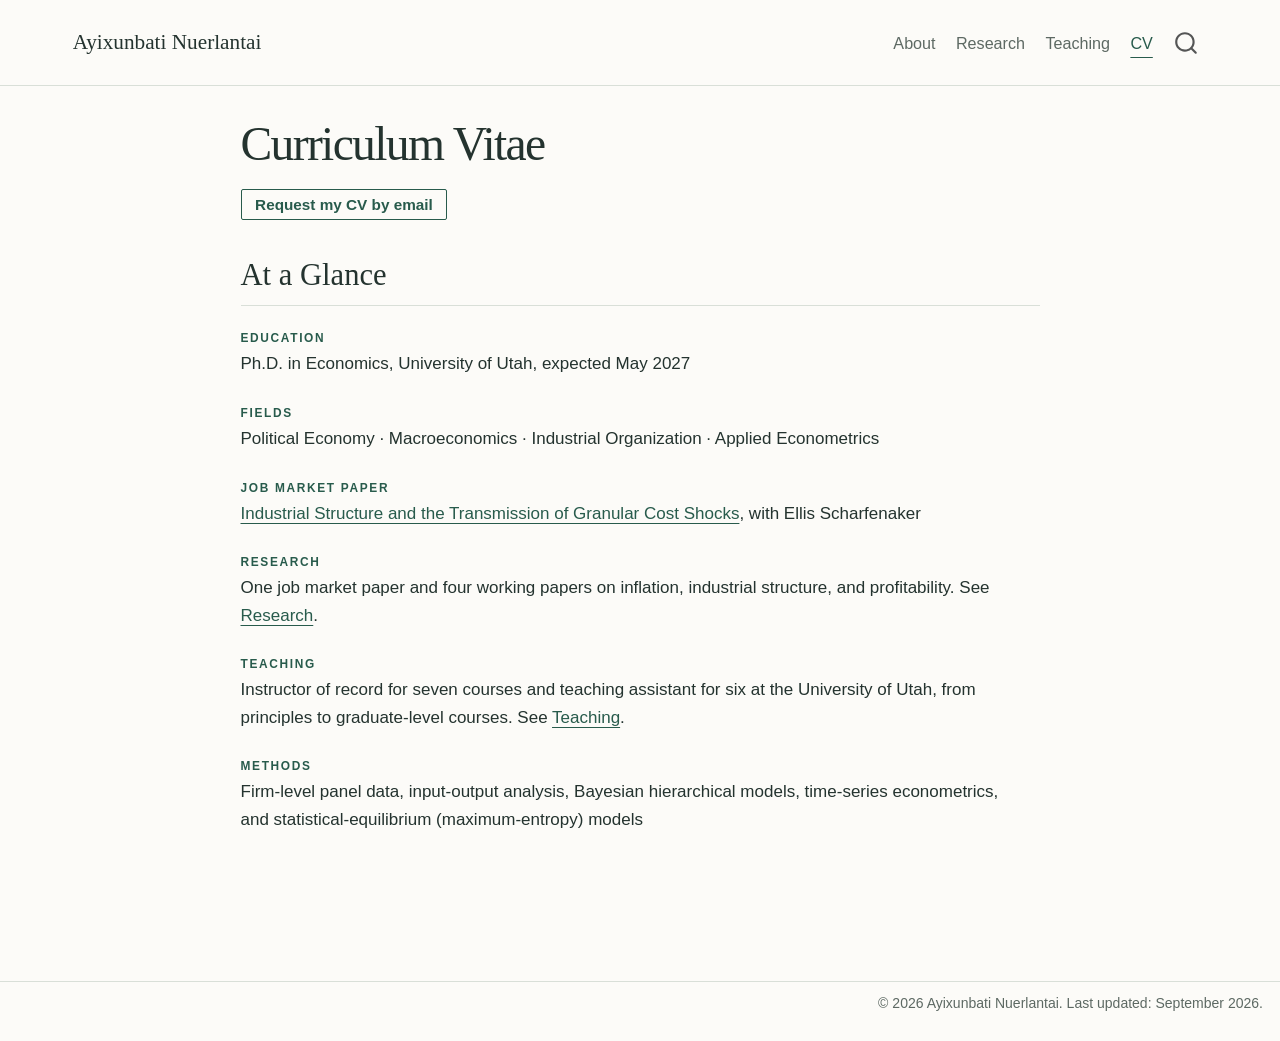
==== docs/cv.html @ e55ed5c2 "Publish academic website" ====
<!DOCTYPE html>
<html xmlns="http://www.w3.org/1999/xhtml" lang="en" xml:lang="en"><head>

<meta charset="utf-8">
<meta name="generator" content="quarto-1.10.18">

<meta name="viewport" content="width=device-width, initial-scale=1.0, user-scalable=yes">


<title>Curriculum Vitae – Ayixunbati Nuerlantai</title>
<style>
/* Default styles provided by pandoc.
** See https://pandoc.org/MANUAL.html#variables-for-html for config info.
*/
span.smallcaps{font-variant: small-caps;}
div.columns{display: flex; gap: 1.5em;}
div.column{flex: auto;}
@media screen {
div.columns{gap: min(4vw, 1.5em);}
div.column{overflow-x: auto;}
}
div.hanging-indent{margin-left: 1.5em; text-indent: -1.5em;}
ul.task-list{list-style: none;}
ul.task-list li input[type="checkbox"] {
  width: 0.8em;
  margin: 0 0.8em 0.2em -1em; /* quarto-specific, see https://github.com/quarto-dev/quarto-cli/issues/4556 */ 
  vertical-align: middle;
}
</style>


<script src="site_libs/quarto-nav/quarto-nav.js"></script>
<script src="site_libs/quarto-nav/headroom.min.js"></script>
<script src="site_libs/clipboard/clipboard.min.js"></script>
<script src="site_libs/quarto-search/autocomplete.umd.js"></script>
<script src="site_libs/quarto-search/fuse.min.js"></script>
<script src="site_libs/quarto-search/quarto-search.js"></script>
<meta name="quarto:offset" content="./">
<script src="site_libs/quarto-html/quarto.js" type="module"></script>
<script src="site_libs/quarto-html/tabsets/tabsets.js" type="module"></script>
<script src="site_libs/quarto-html/popper.min.js"></script>
<script src="site_libs/quarto-html/tippy.umd.min.js"></script>
<script src="site_libs/quarto-html/anchor.min.js"></script>
<link href="site_libs/quarto-html/tippy.css" rel="stylesheet">
<link href="site_libs/quarto-html/quarto-syntax-highlighting-64a204ab8560d761af7679ceaba22944.css" rel="stylesheet" id="quarto-text-highlighting-styles">
<script src="site_libs/bootstrap/bootstrap.min.js"></script>
<link href="site_libs/bootstrap/bootstrap-icons.css" rel="stylesheet">
<link href="site_libs/bootstrap/bootstrap-bf55c61db8fc2e05fc0836da2161ec84.min.css" rel="stylesheet" append-hash="true" id="quarto-bootstrap" data-mode="light">
<script id="quarto-search-options" type="application/json">{
  "location": "navbar",
  "copy-button": false,
  "collapse-after": 3,
  "panel-placement": "end",
  "type": "overlay",
  "limit": 50,
  "keyboard-shortcut": [
    "f",
    "/",
    "s"
  ],
  "show-item-context": false,
  "language": {
    "search-no-results-text": "No results",
    "search-matching-documents-text": "matching documents",
    "search-copy-link-title": "Copy link to search",
    "search-hide-matches-text": "Hide additional matches",
    "search-more-match-text": "more match in this document",
    "search-more-matches-text": "more matches in this document",
    "search-clear-button-title": "Clear",
    "search-text-placeholder": "",
    "search-detached-cancel-button-title": "Cancel",
    "search-submit-button-title": "Submit",
    "search-label": "Search"
  }
}</script>


<link rel="stylesheet" href="styles.css">
<meta property="og:title" content="Curriculum Vitae – Ayixunbati Nuerlantai">
<meta property="og:image" content="https://eisennuerlantai.github.io/images/profile-web.jpg">
<meta property="og:site_name" content="Ayixunbati Nuerlantai">
<meta name="twitter:title" content="Curriculum Vitae – Ayixunbati Nuerlantai">
<meta name="twitter:image" content="https://eisennuerlantai.github.io/images/profile-web.jpg">
<meta name="twitter:card" content="summary_large_image">
</head>

<body class="nav-fixed cv-page fullcontent quarto-light">

<div id="quarto-search-results"></div>
  <header id="quarto-header" class="headroom fixed-top">
    <nav class="navbar navbar-expand-lg " data-bs-theme="dark">
      <div class="navbar-container container-fluid">
      <div class="navbar-brand-container mx-auto">
    <a class="navbar-brand" href="./index.html">
    <span class="navbar-title">Ayixunbati Nuerlantai</span>
    </a>
  </div>
            <div id="quarto-search" class="" title="Search"></div>
          <button class="navbar-toggler" type="button" data-bs-toggle="collapse" data-bs-target="#navbarCollapse" aria-controls="navbarCollapse" role="menu" aria-expanded="false" aria-label="Toggle navigation" onclick="if (window.quartoToggleHeadroom) { window.quartoToggleHeadroom(); }">
  <span class="navbar-toggler-icon"></span>
</button>
          <div class="collapse navbar-collapse" id="navbarCollapse">
            <ul class="navbar-nav navbar-nav-scroll ms-auto">
  <li class="nav-item">
    <a class="nav-link" href="./index.html"> 
<span class="menu-text">About</span></a>
  </li>  
  <li class="nav-item">
    <a class="nav-link" href="./research.html"> 
<span class="menu-text">Research</span></a>
  </li>  
  <li class="nav-item">
    <a class="nav-link" href="./teaching.html"> 
<span class="menu-text">Teaching</span></a>
  </li>  
  <li class="nav-item">
    <a class="nav-link active" href="./cv.html" aria-current="page"> 
<span class="menu-text">CV</span></a>
  </li>  
</ul>
          </div> <!-- /navcollapse -->
            <div class="quarto-navbar-tools">
</div>
      </div> <!-- /container-fluid -->
    </nav>
</header>
<!-- content -->
<div id="quarto-content" class="quarto-container page-columns page-rows-contents page-layout-article page-navbar">
<!-- sidebar -->
<!-- margin-sidebar -->
    
<!-- main -->
<main class="content" id="quarto-document-content">

<header id="title-block-header" class="quarto-title-block default">
<div class="quarto-title">
<h1 class="title">Curriculum Vitae</h1>
</div>



<div class="quarto-title-meta">

    
  
    
  </div>
  


</header>


<div class="paper-links">
<p><a href="mailto:ayixunbati.nuerlantai@utah.edu?subject=CV%20request">Request my CV by email</a></p>
</div>
<section id="at-a-glance" class="level2">
<h2 class="anchored" data-anchor-id="at-a-glance">At a Glance</h2>
<div class="cv-summary">
<p><span class="contact-label">Education</span><br>
Ph.D.&nbsp;in Economics, University of Utah, expected May 2027</p>
<p><span class="contact-label">Fields</span><br>
Political Economy · Macroeconomics · Industrial Organization · Applied Econometrics</p>
<p><span class="contact-label">Job market paper</span><br>
<a href="./research.html#job-market-paper">Industrial Structure and the Transmission of Granular Cost Shocks</a>, with Ellis Scharfenaker</p>
<p><span class="contact-label">Research</span><br>
One job market paper and four working papers on inflation, industrial structure, and profitability. See <a href="./research.html">Research</a>.</p>
<p><span class="contact-label">Teaching</span><br>
Instructor of record for seven courses and teaching assistant for six at the University of Utah, from principles to graduate-level courses. See <a href="./teaching.html">Teaching</a>.</p>
<p><span class="contact-label">Methods</span><br>
Firm-level panel data, input-output analysis, Bayesian hierarchical models, time-series econometrics, and statistical-equilibrium (maximum-entropy) models</p>
</div>


</section>

</main> <!-- /main -->
<script id="quarto-html-after-body" type="application/javascript">
  window.document.addEventListener("DOMContentLoaded", function (event) {
    const icon = "";
    const anchorJS = new window.AnchorJS();
    anchorJS.options = {
      placement: 'right',
      icon: icon
    };
    anchorJS.add('.anchored');
    const isCodeAnnotation = (el) => {
      for (const clz of el.classList) {
        if (clz.startsWith('code-annotation-')) {                     
          return true;
        }
      }
      return false;
    }
    const onCopySuccess = function(e) {
      // button target
      const button = e.trigger;
      // don't keep focus
      button.blur();
      // flash "checked"
      button.classList.add('code-copy-button-checked');
      var currentTitle = button.getAttribute("title");
      button.setAttribute("title", "Copied!");
      let tooltip;
      if (window.bootstrap) {
        button.setAttribute("data-bs-toggle", "tooltip");
        button.setAttribute("data-bs-placement", "left");
        button.setAttribute("data-bs-title", "Copied!");
        tooltip = new bootstrap.Tooltip(button, 
          { trigger: "manual", 
            customClass: "code-copy-button-tooltip",
            offset: [0, -8]});
        tooltip.show();    
      }
      setTimeout(function() {
        if (tooltip) {
          tooltip.hide();
          button.removeAttribute("data-bs-title");
          button.removeAttribute("data-bs-toggle");
          button.removeAttribute("data-bs-placement");
        }
        button.setAttribute("title", currentTitle);
        button.classList.remove('code-copy-button-checked');
      }, 1000);
      // clear code selection
      e.clearSelection();
    }
    const getTextToCopy = function(trigger) {
      const outerScaffold = trigger.parentElement.cloneNode(true);
      const codeEl = outerScaffold.querySelector('code');
      for (const childEl of codeEl.children) {
        if (isCodeAnnotation(childEl)) {
          childEl.remove();
        }
      }
      return codeEl.innerText;
    }
    const clipboard = new window.ClipboardJS('.code-copy-button:not([data-in-quarto-modal])', {
      text: getTextToCopy
    });
    clipboard.on('success', onCopySuccess);
    if (window.document.getElementById('quarto-embedded-source-code-modal')) {
      const clipboardModal = new window.ClipboardJS('.code-copy-button[data-in-quarto-modal]', {
        text: getTextToCopy,
        container: window.document.getElementById('quarto-embedded-source-code-modal')
      });
      clipboardModal.on('success', onCopySuccess);
    }
      var localhostRegex = new RegExp(/^(?:http|https):\/\/localhost\:?[0-9]*\//);
      var mailtoRegex = new RegExp(/^mailto:/);
        var filterRegex = new RegExp("https:\/\/eisennuerlantai\.github\.io");
      var isInternal = (href) => {
          return filterRegex.test(href) || localhostRegex.test(href) || mailtoRegex.test(href);
      }
      // Inspect non-navigation links and adorn them if external
     var links = window.document.querySelectorAll('a[href]:not(.nav-link):not(.navbar-brand):not(.toc-action):not(.sidebar-link):not(.sidebar-item-toggle):not(.pagination-link):not(.no-external):not([aria-hidden]):not(.dropdown-item):not(.quarto-navigation-tool):not(.about-link)');
      for (var i=0; i<links.length; i++) {
        const link = links[i];
        if (!isInternal(link.href)) {
          // undo the damage that might have been done by quarto-nav.js in the case of
          // links that we want to consider external
          if (link.dataset.originalHref !== undefined) {
            link.href = link.dataset.originalHref;
          }
        }
      }
    function tippyHover(el, contentFn, onTriggerFn, onUntriggerFn) {
      const config = {
        allowHTML: true,
        maxWidth: 500,
        delay: 100,
        arrow: false,
        appendTo: function(el) {
            return el.parentElement;
        },
        interactive: true,
        interactiveBorder: 10,
        theme: 'quarto',
        placement: 'bottom-start',
      };
      if (contentFn) {
        config.content = contentFn;
      }
      if (onTriggerFn) {
        config.onTrigger = onTriggerFn;
      }
      if (onUntriggerFn) {
        config.onUntrigger = onUntriggerFn;
      }
      window.tippy(el, config); 
    }
    const noterefs = window.document.querySelectorAll('a[role="doc-noteref"]');
    for (var i=0; i<noterefs.length; i++) {
      const ref = noterefs[i];
      tippyHover(ref, function() {
        // use id or data attribute instead here
        let href = ref.getAttribute('data-footnote-href') || ref.getAttribute('href');
        try { href = new URL(href).hash; } catch {}
        const id = href.replace(/^#\/?/, "");
        const note = window.document.getElementById(id);
        if (note) {
          return note.innerHTML;
        } else {
          return "";
        }
      });
    }
    const xrefs = window.document.querySelectorAll('a.quarto-xref');
    const processXRef = (id, note) => {
      // Strip column container classes
      const stripColumnClz = (el) => {
        el.classList.remove("page-full", "page-columns");
        if (el.children) {
          for (const child of el.children) {
            stripColumnClz(child);
          }
        }
      }
      stripColumnClz(note)
      if (id === null || id.startsWith('sec-')) {
        // Special case sections, only their first couple elements
        const container = document.createElement("div");
        if (note.children && note.children.length > 2) {
          container.appendChild(note.children[0].cloneNode(true));
          for (let i = 1; i < note.children.length; i++) {
            const child = note.children[i];
            if (child.tagName === "P" && child.innerText === "") {
              continue;
            } else {
              container.appendChild(child.cloneNode(true));
              break;
            }
          }
          if (window.Quarto?.typesetMath) {
            window.Quarto.typesetMath(container);
          }
          return container.innerHTML
        } else {
          if (window.Quarto?.typesetMath) {
            window.Quarto.typesetMath(note);
          }
          return note.innerHTML;
        }
      } else {
        // Remove any anchor links if they are present
        const anchorLink = note.querySelector('a.anchorjs-link');
        if (anchorLink) {
          anchorLink.remove();
        }
        if (window.Quarto?.typesetMath) {
          window.Quarto.typesetMath(note);
        }
        if (note.classList.contains("callout")) {
          return note.outerHTML;
        } else {
          return note.innerHTML;
        }
      }
    }
    for (var i=0; i<xrefs.length; i++) {
      const xref = xrefs[i];
      tippyHover(xref, undefined, function(instance) {
        instance.disable();
        let url = xref.getAttribute('href');
        let hash = undefined; 
        if (url.startsWith('#')) {
          hash = url;
        } else {
          try { hash = new URL(url).hash; } catch {}
        }
        if (hash) {
          const id = hash.replace(/^#\/?/, "");
          const note = window.document.getElementById(id);
          if (note !== null) {
            try {
              const html = processXRef(id, note.cloneNode(true));
              instance.setContent(html);
            } finally {
              instance.enable();
              instance.show();
            }
          } else {
            // See if we can fetch this
            fetch(url.split('#')[0])
            .then(res => res.text())
            .then(html => {
              const parser = new DOMParser();
              const htmlDoc = parser.parseFromString(html, "text/html");
              const note = htmlDoc.getElementById(id);
              if (note !== null) {
                const html = processXRef(id, note);
                instance.setContent(html);
              } 
            }).finally(() => {
              instance.enable();
              instance.show();
            });
          }
        } else {
          // See if we can fetch a full url (with no hash to target)
          // This is a special case and we should probably do some content thinning / targeting
          fetch(url)
          .then(res => res.text())
          .then(html => {
            const parser = new DOMParser();
            const htmlDoc = parser.parseFromString(html, "text/html");
            const note = htmlDoc.querySelector('main.content');
            if (note !== null) {
              // This should only happen for chapter cross references
              // (since there is no id in the URL)
              // remove the first header
              if (note.children.length > 0 && note.children[0].tagName === "HEADER") {
                note.children[0].remove();
              }
              const html = processXRef(null, note);
              instance.setContent(html);
            } 
          }).finally(() => {
            instance.enable();
            instance.show();
          });
        }
      }, function(instance) {
      });
    }
        let selectedAnnoteEl;
        const selectorForAnnotation = ( cell, annotation) => {
          let cellAttr = 'data-code-cell="' + cell + '"';
          let lineAttr = 'data-code-annotation="' +  annotation + '"';
          const selector = 'span[' + cellAttr + '][' + lineAttr + ']';
          return selector;
        }
        const selectCodeLines = (annoteEl) => {
          const doc = window.document;
          const targetCell = annoteEl.getAttribute("data-target-cell");
          const targetAnnotation = annoteEl.getAttribute("data-target-annotation");
          const annoteSpan = window.document.querySelector(selectorForAnnotation(targetCell, targetAnnotation));
          const lines = annoteSpan.getAttribute("data-code-lines").split(",");
          const lineIds = lines.map((line) => {
            return targetCell + "-" + line;
          })
          let top = null;
          let height = null;
          let parent = null;
          if (lineIds.length > 0) {
              //compute the position of the single el (top and bottom and make a div)
              const el = window.document.getElementById(lineIds[0]);
              top = el.offsetTop;
              height = el.offsetHeight;
              parent = el.parentElement.parentElement;
            if (lineIds.length > 1) {
              const lastEl = window.document.getElementById(lineIds[lineIds.length - 1]);
              const bottom = lastEl.offsetTop + lastEl.offsetHeight;
              height = bottom - top;
            }
            if (top !== null && height !== null && parent !== null) {
              // cook up a div (if necessary) and position it 
              let div = window.document.getElementById("code-annotation-line-highlight");
              if (div === null) {
                div = window.document.createElement("div");
                div.setAttribute("id", "code-annotation-line-highlight");
                div.style.position = 'absolute';
                parent.appendChild(div);
              }
              div.style.top = top - 2 + "px";
              div.style.height = height + 4 + "px";
              div.style.left = 0;
              let gutterDiv = window.document.getElementById("code-annotation-line-highlight-gutter");
              if (gutterDiv === null) {
                gutterDiv = window.document.createElement("div");
                gutterDiv.setAttribute("id", "code-annotation-line-highlight-gutter");
                gutterDiv.style.position = 'absolute';
                const codeCell = window.document.getElementById(targetCell);
                const gutter = codeCell.querySelector('.code-annotation-gutter');
                gutter.appendChild(gutterDiv);
              }
              gutterDiv.style.top = top - 2 + "px";
              gutterDiv.style.height = height + 4 + "px";
            }
            selectedAnnoteEl = annoteEl;
          }
        };
        const unselectCodeLines = () => {
          const elementsIds = ["code-annotation-line-highlight", "code-annotation-line-highlight-gutter"];
          elementsIds.forEach((elId) => {
            const div = window.document.getElementById(elId);
            if (div) {
              div.remove();
            }
          });
          selectedAnnoteEl = undefined;
        };
          // Handle positioning of the toggle
      window.addEventListener(
        "resize",
        throttle(() => {
          elRect = undefined;
          if (selectedAnnoteEl) {
            selectCodeLines(selectedAnnoteEl);
          }
        }, 10)
      );
      function throttle(fn, ms) {
      let throttle = false;
      let timer;
        return (...args) => {
          if(!throttle) { // first call gets through
              fn.apply(this, args);
              throttle = true;
          } else { // all the others get throttled
              if(timer) clearTimeout(timer); // cancel #2
              timer = setTimeout(() => {
                fn.apply(this, args);
                timer = throttle = false;
              }, ms);
          }
        };
      }
        // Attach click handler to the DT
        const annoteDls = window.document.querySelectorAll('dt[data-target-cell]');
        for (const annoteDlNode of annoteDls) {
          annoteDlNode.addEventListener('click', (event) => {
            const clickedEl = event.target;
            if (clickedEl !== selectedAnnoteEl) {
              unselectCodeLines();
              const activeEl = window.document.querySelector('dt[data-target-cell].code-annotation-active');
              if (activeEl) {
                activeEl.classList.remove('code-annotation-active');
              }
              selectCodeLines(clickedEl);
              clickedEl.classList.add('code-annotation-active');
            } else {
              // Unselect the line
              unselectCodeLines();
              clickedEl.classList.remove('code-annotation-active');
            }
          });
        }
    const findCites = (el) => {
      const parentEl = el.parentElement;
      if (parentEl) {
        const cites = parentEl.dataset.cites;
        if (cites) {
          return {
            el,
            cites: cites.split(' ')
          };
        } else {
          return findCites(el.parentElement)
        }
      } else {
        return undefined;
      }
    };
    var bibliorefs = window.document.querySelectorAll('a[role="doc-biblioref"]');
    for (var i=0; i<bibliorefs.length; i++) {
      const ref = bibliorefs[i];
      const citeInfo = findCites(ref);
      if (citeInfo) {
        tippyHover(citeInfo.el, function() {
          var popup = window.document.createElement('div');
          citeInfo.cites.forEach(function(cite) {
            var citeDiv = window.document.createElement('div');
            citeDiv.classList.add('hanging-indent');
            citeDiv.classList.add('csl-entry');
            var biblioDiv = window.document.getElementById('ref-' + cite);
            if (biblioDiv) {
              citeDiv.innerHTML = biblioDiv.innerHTML;
            }
            popup.appendChild(citeDiv);
          });
          return popup.innerHTML;
        });
      }
    }
  });
  </script>
</div> <!-- /content -->
<footer class="footer">
  <div class="nav-footer">
    <div class="nav-footer-left">
      &nbsp;
    </div>   
    <div class="nav-footer-center">
      &nbsp;
    </div>
    <div class="nav-footer-right">
<p>© 2026 Ayixunbati Nuerlantai. Last updated: September 2026.</p>
</div>
  </div>
</footer>




</body></html>
---- docs/site_libs/quarto-html/tippy.css ----
.tippy-box[data-animation=fade][data-state=hidden]{opacity:0}[data-tippy-root]{max-width:calc(100vw - 10px)}.tippy-box{position:relative;background-color:#333;color:#fff;border-radius:4px;font-size:14px;line-height:1.4;white-space:normal;outline:0;transition-property:transform,visibility,opacity}.tippy-box[data-placement^=top]>.tippy-arrow{bottom:0}.tippy-box[data-placement^=top]>.tippy-arrow:before{bottom:-7px;left:0;border-width:8px 8px 0;border-top-color:initial;transform-origin:center top}.tippy-box[data-placement^=bottom]>.tippy-arrow{top:0}.tippy-box[data-placement^=bottom]>.tippy-arrow:before{top:-7px;left:0;border-width:0 8px 8px;border-bottom-color:initial;transform-origin:center bottom}.tippy-box[data-placement^=left]>.tippy-arrow{right:0}.tippy-box[data-placement^=left]>.tippy-arrow:before{border-width:8px 0 8px 8px;border-left-color:initial;right:-7px;transform-origin:center left}.tippy-box[data-placement^=right]>.tippy-arrow{left:0}.tippy-box[data-placement^=right]>.tippy-arrow:before{left:-7px;border-width:8px 8px 8px 0;border-right-color:initial;transform-origin:center right}.tippy-box[data-inertia][data-state=visible]{transition-timing-function:cubic-bezier(.54,1.5,.38,1.11)}.tippy-arrow{width:16px;height:16px;color:#333}.tippy-arrow:before{content:"";position:absolute;border-color:transparent;border-style:solid}.tippy-content{position:relative;padding:5px 9px;z-index:1}
---- docs/site_libs/quarto-html/quarto-syntax-highlighting-64a204ab8560d761af7679ceaba22944.css ----
/* quarto syntax highlight colors */
:root {
  --quarto-hl-ot-color: #003B4F;
  --quarto-hl-at-color: #657422;
  --quarto-hl-ss-color: #20794D;
  --quarto-hl-an-color: #5E5E5E;
  --quarto-hl-fu-color: #4758AB;
  --quarto-hl-st-color: #20794D;
  --quarto-hl-cf-color: #003B4F;
  --quarto-hl-op-color: #5E5E5E;
  --quarto-hl-er-color: #AD0000;
  --quarto-hl-bn-color: #AD0000;
  --quarto-hl-al-color: #AD0000;
  --quarto-hl-va-color: #111111;
  --quarto-hl-bu-color: inherit;
  --quarto-hl-ex-color: inherit;
  --quarto-hl-pp-color: #AD0000;
  --quarto-hl-in-color: #5E5E5E;
  --quarto-hl-vs-color: #20794D;
  --quarto-hl-wa-color: #5E5E5E;
  --quarto-hl-do-color: #5E5E5E;
  --quarto-hl-im-color: #00769E;
  --quarto-hl-ch-color: #20794D;
  --quarto-hl-dt-color: #AD0000;
  --quarto-hl-fl-color: #AD0000;
  --quarto-hl-co-color: #5E5E5E;
  --quarto-hl-cv-color: #5E5E5E;
  --quarto-hl-cn-color: #8f5902;
  --quarto-hl-sc-color: #5E5E5E;
  --quarto-hl-dv-color: #AD0000;
  --quarto-hl-kw-color: #003B4F;
}

/* other quarto variables */
:root {
  --quarto-font-monospace: SFMono-Regular, Menlo, Monaco, Consolas, "Liberation Mono", "Courier New", monospace;
}

/* syntax highlight based on Pandoc's rules */
pre > code.sourceCode > span {
  color: #003B4F;
}

code.sourceCode > span {
  color: #003B4F;
}

div.sourceCode,
div.sourceCode pre.sourceCode {
  color: #003B4F;
}

/* Normal */
code span {
  color: #003B4F;
}

/* Alert */
code span.al {
  color: #AD0000;
  font-style: inherit;
}

/* Annotation */
code span.an {
  color: #5E5E5E;
  font-style: inherit;
}

/* Attribute */
code span.at {
  color: #657422;
  font-style: inherit;
}

/* BaseN */
code span.bn {
  color: #AD0000;
  font-style: inherit;
}

/* BuiltIn */
code span.bu {
  font-style: inherit;
}

/* ControlFlow */
code span.cf {
  color: #003B4F;
  font-weight: bold;
  font-style: inherit;
}

/* Char */
code span.ch {
  color: #20794D;
  font-style: inherit;
}

/* Constant */
code span.cn {
  color: #8f5902;
  font-style: inherit;
}

/* Comment */
code span.co {
  color: #5E5E5E;
  font-style: inherit;
}

/* CommentVar */
code span.cv {
  color: #5E5E5E;
  font-style: italic;
}

/* Documentation */
code span.do {
  color: #5E5E5E;
  font-style: italic;
}

/* DataType */
code span.dt {
  color: #AD0000;
  font-style: inherit;
}

/* DecVal */
code span.dv {
  color: #AD0000;
  font-style: inherit;
}

/* Error */
code span.er {
  color: #AD0000;
  font-style: inherit;
}

/* Extension */
code span.ex {
  font-style: inherit;
}

/* Float */
code span.fl {
  color: #AD0000;
  font-style: inherit;
}

/* Function */
code span.fu {
  color: #4758AB;
  font-style: inherit;
}

/* Import */
code span.im {
  color: #00769E;
  font-style: inherit;
}

/* Information */
code span.in {
  color: #5E5E5E;
  font-style: inherit;
}

/* Keyword */
code span.kw {
  color: #003B4F;
  font-weight: bold;
  font-style: inherit;
}

/* Operator */
code span.op {
  color: #5E5E5E;
  font-style: inherit;
}

/* Other */
code span.ot {
  color: #003B4F;
  font-style: inherit;
}

/* Preprocessor */
code span.pp {
  color: #AD0000;
  font-style: inherit;
}

/* SpecialChar */
code span.sc {
  color: #5E5E5E;
  font-style: inherit;
}

/* SpecialString */
code span.ss {
  color: #20794D;
  font-style: inherit;
}

/* String */
code span.st {
  color: #20794D;
  font-style: inherit;
}

/* Variable */
code span.va {
  color: #111111;
  font-style: inherit;
}

/* VerbatimString */
code span.vs {
  color: #20794D;
  font-style: inherit;
}

/* Warning */
code span.wa {
  color: #5E5E5E;
  font-style: italic;
}

.prevent-inlining {
  content: "</";
}

/*# sourceMappingURL=9d8d5bb603a83b8298b89080a598c93b.css.map */
---- docs/styles.css ----
/* Shared academic website styles. No external fonts required. */
:root { --paper:#fcfbf8; --ink:#24332f; --muted:#5d6963; --accent:#285b4c; --line:#d9dfd8; }
body { background:var(--paper); color:var(--ink); font-family: -apple-system,BlinkMacSystemFont,"Segoe UI",sans-serif; font-size:17px; line-height:1.75; }
#quarto-content { max-width:1160px; margin:auto; }
main.content { max-width:960px; padding-top:3rem; padding-bottom:3rem; }
h1,h2,h3,.navbar-brand { font-family:Georgia,"Times New Roman",serif; color:var(--ink); font-weight:400; }
h1 { font-size:2.8rem; letter-spacing:-.035em; margin-bottom:1.4rem; }
h2 { font-size:1.8rem; margin-top:2.8rem; padding-bottom:.65rem; border-bottom:1px solid var(--line); }
h3 { font-size:1.35rem; line-height:1.4; margin-top:2rem; }
a { color:var(--accent); text-underline-offset:4px; }
a:hover { color:#173b30; }
a:focus-visible,summary:focus-visible { outline:3px solid #a66b28; outline-offset:5px; }
.navbar { background:var(--paper)!important; border-bottom:1px solid var(--line); padding:1.1rem 0; }
.navbar-container { max-width:1160px; margin:auto; }
.navbar-brand { font-size:1.25rem; }
.navbar-nav .nav-link { color:var(--muted); font-size:.95rem; }
.navbar-nav .nav-link.active { color:var(--accent); text-decoration:underline; text-underline-offset:8px; }
.profile-grid { display:grid; grid-template-columns:minmax(0,1.65fr) minmax(0,1fr); gap:4rem; align-items:start; }
.eyebrow { font-size:.72rem; letter-spacing:.14em; font-weight:650; color:var(--accent); margin-bottom:1.2rem; }
.eyebrow p { margin:0; }
.profile-text h1 { font-size:2.15rem; line-height:1.2; margin:0 0 .8rem; }
.position-line { color:var(--muted); font-size:.95rem; margin-bottom:1.7rem; }
.intro { font-size:1.28rem; line-height:1.55; font-family:Georgia,"Times New Roman",serif; }
.profile-photo { padding-top:.3rem; color:var(--muted); font-size:.85rem; }
.profile-photo img { width:100%; height:auto; border-radius:2px; }
.profile-photo p { margin-top:.8rem; }
.market-note { border-left:3px solid var(--accent); padding:.25rem 0 .25rem 1rem; margin:1.6rem 0; font-size:.95rem; }
.market-note p { margin:0; }
.profile-links p { display:flex; flex-wrap:wrap; align-items:center; gap:1.4rem; }
.primary-link { display:inline-block; background:var(--accent); color:white; padding:.6rem 1rem; text-decoration:none; font-size:.9rem; border-radius:2px; }
.primary-link:hover { background:#173b30; color:white; }
.text-link { font-size:.95rem; font-weight:550; }
.featured-paper { background:#eef2ec; border-top:3px solid var(--accent); padding:2rem 2.3rem; margin-top:3.4rem; }
.featured-paper h2 { margin:.5rem 0 .7rem; border:0; padding:0; font-size:1.8rem; line-height:1.35; }
.paper-meta,.section-note { color:var(--muted); font-size:.95rem; }
.contact-block { margin-top:2.5rem; }
.contact-block h2 { font-size:1.4rem; border:0; margin:0; }
.paper-abstract { border-bottom:1px solid var(--line); padding:0 0 1.4rem; margin-bottom:2rem; }
.paper-abstract summary { cursor:pointer; color:var(--accent); font-size:.95rem; width:fit-content; }
.paper-abstract[open] summary { margin-bottom:1rem; }
.course-list h3 { margin:1.5rem 0 .2rem; font-size:1.22rem; }
.course-list p { color:var(--muted); font-size:.95rem; padding-bottom:1rem; border-bottom:1px solid var(--line); }
table { font-size:.92rem; }
.nav-footer { border-top:1px solid var(--line); color:var(--muted); background:var(--paper); }
@media(max-width:767px) {
 main.content { padding-top:1.6rem; }
 .profile-grid { grid-template-columns:1fr; gap:1.6rem; }
 .profile-text h1 { font-size:2rem; }
 .profile-photo { max-width:250px; }
 .featured-paper { padding:1.4rem; margin-top:2rem; }
 .featured-paper h2 { font-size:1.5rem; }
 h1 { font-size:2.3rem; }
 .navbar-brand { font-size:1.05rem; }
 .contact-block a { overflow-wrap:anywhere; }
}

/* Let the About page use the container width, including Quarto's side columns. */
body.about-page #quarto-content > main.content {
  grid-column: screen-start-inset / screen-end-inset;
  width: 100%;
  max-width: none;
  min-width: 0;
}
@media (min-width: 768px) {
  body.about-page .profile-grid {
    grid-template-columns: minmax(0, 1fr) minmax(240px, 330px);
    gap: clamp(2rem, 5vw, 4rem);
  }
}

/* About page: name, fields, job market paper card, and contact card. */
body.about-page .profile-text h1 { font-size:2.6rem; line-height:1.15; margin:0 0 .4rem; border:0; }
body.about-page .position-line p { margin:0; }
body.about-page .market-note { margin:1.2rem 0 1.8rem; }
.fields { color:var(--muted); font-size:.95rem; margin:1.4rem 0 0; }
.fields strong { color:var(--ink); font-weight:600; }
body.about-page .featured-paper { margin:2.2rem 0; }
body.about-page .featured-paper .eyebrow { margin-bottom:.4rem; }
body.about-page .featured-paper h2 { font-size:1.45rem; }
body.about-page .featured-paper h2 a { color:var(--ink); text-decoration:none; }
body.about-page .featured-paper h2 a:hover { color:var(--accent); text-decoration:underline; }
body.about-page .featured-paper .paper-meta p { margin:0 0 .9rem; font-style:italic; }
.contact-card { margin-top:1.4rem; padding-top:1.1rem; border-top:1px solid var(--line); font-size:.9rem; line-height:1.55; color:var(--ink); }
.contact-card p { margin:0 0 1rem; }
.contact-card a { overflow-wrap:anywhere; }
.contact-label { display:inline-block; font-size:.7rem; letter-spacing:.14em; text-transform:uppercase; font-weight:650; color:var(--accent); margin-bottom:.15rem; }
@media(max-width:767px) {
 body.about-page .profile-text h1 { font-size:2.1rem; }
 body.about-page .profile-photo { max-width:none; }
 body.about-page .profile-photo img { max-width:250px; }
}
body.about-page .position-line { font-size:1.05rem; margin-bottom:0; }
.jmp-line { margin:1.8rem 0; padding:1rem 0; border-top:1px solid var(--line); border-bottom:1px solid var(--line); }
.jmp-line p { margin:0; }
.jmp-line a { font-family:Georgia,"Times New Roman",serif; font-size:1.15rem; }
.jmp-line .coauthor { font-style:italic; color:var(--muted); font-size:.95rem; }

/* Research page: lead sentence and paper cards. */
.lead p { font-family:Georgia,"Times New Roman",serif; font-size:1.3rem; line-height:1.5; color:var(--ink); margin-bottom:1rem; }
.paper { border-top:1px solid var(--line); padding:1.4rem 0 1.2rem; }
.paper h3 { margin:0 0 .35rem; font-size:1.3rem; }
.paper-meta p { color:var(--muted); font-size:.92rem; font-style:italic; margin:0 0 .8rem; }
.paper .paper-abstract { border-bottom:0; padding:0; margin:0; }
.paper .paper-abstract[open] { margin-bottom:.6rem; }
.paper-links p { margin:.9rem 0 0; }
.paper-links a { font-size:.9rem; font-weight:550; text-decoration:none; border:1px solid var(--accent); border-radius:2px; padding:.35rem .8rem; }
.paper-links a:hover { background:var(--accent); color:white; }
.paper.featured { background:#eef2ec; border-top:3px solid var(--accent); padding:1.6rem 1.8rem 1.5rem; margin-top:.5rem; }
.paper.featured h3 { font-size:1.45rem; }
h2 + .paper { border-top:0; padding-top:.6rem; }
@media(max-width:767px) {
 .paper.featured { padding:1.2rem; }
 .lead p { font-size:1.15rem; }
}

/* CV page summary. */
.cv-summary { max-width:760px; }
.cv-summary p { margin:0 0 1.2rem; line-height:1.6; }
.cv-summary .contact-label { margin-bottom:.1rem; }
.cv-page .paper-links p { margin:0 0 2.2rem; }
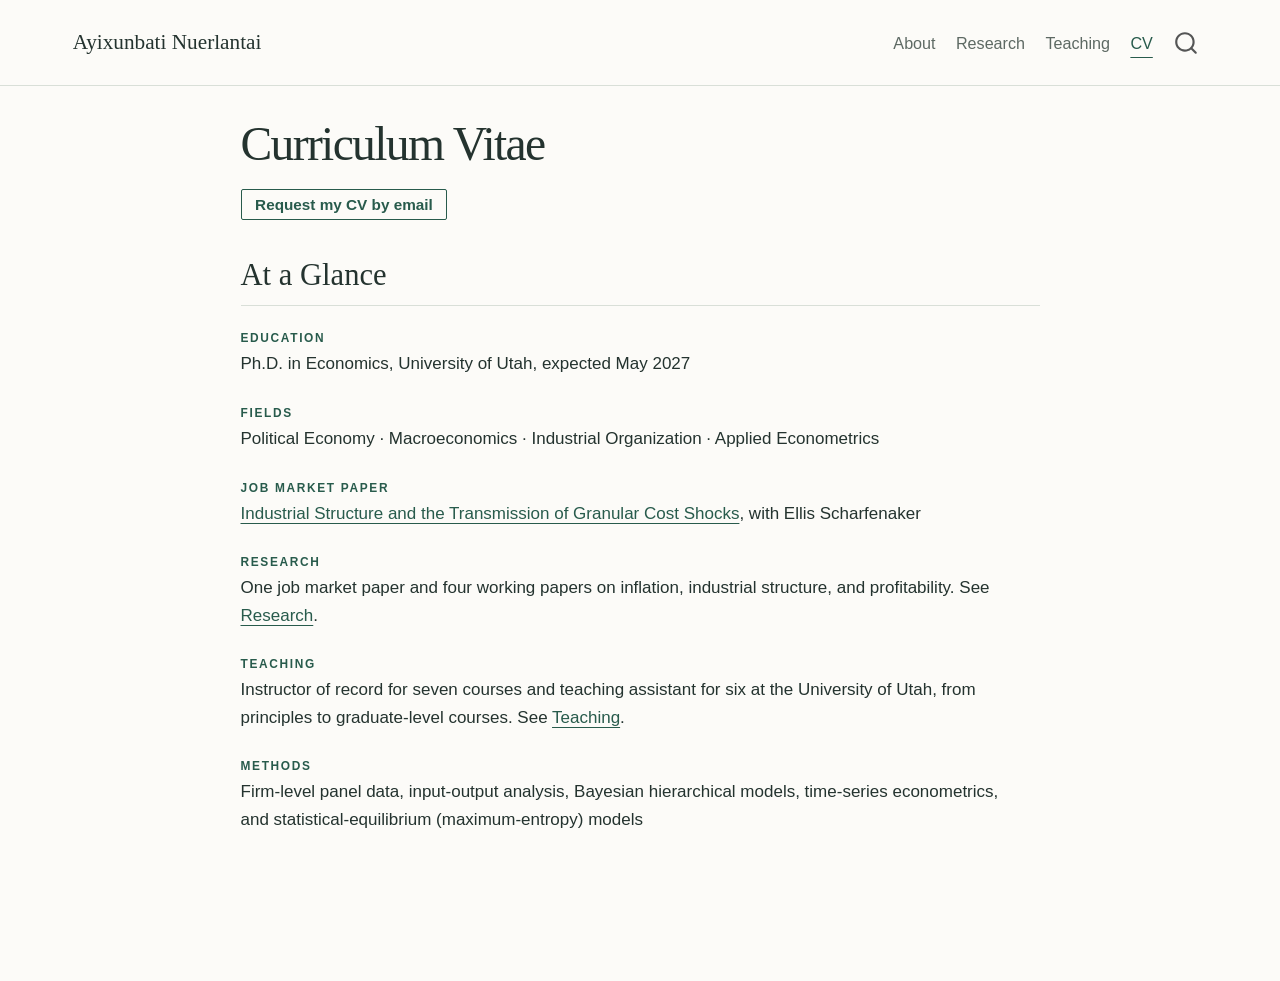
==== commit 822a4985: "Add files via upload" ====
--- a/docs/cv.html
+++ b/docs/cv.html
@@ -75,7 +75,7 @@
 }</script>
 
 
-<link rel="stylesheet" href="styles.css">
+<link rel="stylesheet" href="site.css">
 <meta property="og:title" content="Curriculum Vitae – Ayixunbati Nuerlantai">
 <meta property="og:image" content="https://eisennuerlantai.github.io/images/profile-web.jpg">
 <meta property="og:site_name" content="Ayixunbati Nuerlantai">
@@ -576,19 +576,6 @@
   });
   </script>
 </div> <!-- /content -->
-<footer class="footer">
-  <div class="nav-footer">
-    <div class="nav-footer-left">
-      &nbsp;
-    </div>   
-    <div class="nav-footer-center">
-      &nbsp;
-    </div>
-    <div class="nav-footer-right">
-<p>© 2026 Ayixunbati Nuerlantai. Last updated: September 2026.</p>
-</div>
-  </div>
-</footer>
 
 
 
--- a/docs/site.css
+++ b/docs/site.css
@@ -0,0 +1,168 @@
+/* Shared academic website styles. No external fonts required. */
+:root { --paper:#fcfbf8; --ink:#24332f; --muted:#5d6963; --accent:#285b4c; --line:#d9dfd8; }
+body { background:var(--paper); color:var(--ink); font-family: -apple-system,BlinkMacSystemFont,"Segoe UI",sans-serif; font-size:17px; line-height:1.75; }
+#quarto-content { max-width:1160px; margin:auto; }
+main.content { max-width:960px; padding-top:3rem; padding-bottom:3rem; }
+h1,h2,h3,.navbar-brand { font-family:Georgia,"Times New Roman",serif; color:var(--ink); font-weight:400; }
+h1 { font-size:2.8rem; letter-spacing:-.035em; margin-bottom:1.4rem; }
+h2 { font-size:1.8rem; margin-top:2.8rem; padding-bottom:.65rem; border-bottom:1px solid var(--line); }
+h3 { font-size:1.35rem; line-height:1.4; margin-top:2rem; }
+a { color:var(--accent); text-underline-offset:4px; }
+a:hover { color:#173b30; }
+a:focus-visible,summary:focus-visible { outline:3px solid #a66b28; outline-offset:5px; }
+.navbar { background:var(--paper)!important; border-bottom:1px solid var(--line); padding:1.1rem 0; }
+.navbar-container { max-width:1160px; margin:auto; }
+.navbar-brand { font-size:1.25rem; }
+.navbar-nav .nav-link { color:var(--muted); font-size:.95rem; }
+.navbar-nav .nav-link.active { color:var(--accent); text-decoration:underline; text-underline-offset:8px; }
+.profile-grid { display:grid; grid-template-columns:minmax(0,1.65fr) minmax(0,1fr); gap:4rem; align-items:start; }
+.eyebrow { font-size:.72rem; letter-spacing:.14em; font-weight:650; color:var(--accent); margin-bottom:1.2rem; }
+.eyebrow p { margin:0; }
+.profile-text h1 { font-size:2.15rem; line-height:1.2; margin:0 0 .8rem; }
+.position-line { color:var(--muted); font-size:.95rem; margin-bottom:1.7rem; }
+.intro { font-size:1.28rem; line-height:1.55; font-family:Georgia,"Times New Roman",serif; }
+.profile-photo { padding-top:.1rem; color:var(--muted); font-size:.85rem; }
+.profile-photo img { width:100%; height:auto; border-radius:2px; }
+.profile-photo p { margin-top:.8rem; }
+.market-note { border-left:3px solid var(--accent); padding:.25rem 0 .25rem 1rem; margin:1.6rem 0; font-size:.95rem; }
+.market-note p { margin:0; }
+.profile-links p { display:flex; flex-wrap:wrap; align-items:center; gap:1.4rem; }
+.primary-link { display:inline-block; background:var(--accent); color:white; padding:.6rem 1rem; text-decoration:none; font-size:.9rem; border-radius:2px; }
+.primary-link:hover { background:#173b30; color:white; }
+.text-link { font-size:.95rem; font-weight:550; }
+.featured-paper { background:#eef2ec; border-top:3px solid var(--accent); padding:2rem 2.3rem; margin-top:3.4rem; }
+.featured-paper h2 { margin:.5rem 0 .7rem; border:0; padding:0; font-size:1.8rem; line-height:1.35; }
+.paper-meta,.section-note { color:var(--muted); font-size:.95rem; }
+.contact-block { margin-top:2.5rem; }
+.contact-block h2 { font-size:1.4rem; border:0; margin:0; }
+.paper-abstract { border-bottom:1px solid var(--line); padding:0 0 1.4rem; margin-bottom:2rem; }
+.paper-abstract summary { cursor:pointer; color:var(--accent); font-size:.95rem; width:fit-content; }
+.paper-abstract[open] summary { margin-bottom:1rem; }
+.course-list h3 { margin:1.5rem 0 .2rem; font-size:1.22rem; }
+.course-list p { color:var(--muted); font-size:.95rem; padding-bottom:1rem; border-bottom:1px solid var(--line); }
+table { font-size:.92rem; }
+.nav-footer { border-top:1px solid var(--line); color:var(--muted); background:var(--paper); }
+@media(max-width:767px) {
+ main.content { padding-top:1.6rem; }
+ .profile-grid { grid-template-columns:1fr; gap:1.6rem; }
+ .profile-text h1 { font-size:2rem; }
+ .profile-photo { max-width:250px; }
+ .featured-paper { padding:1.4rem; margin-top:2rem; }
+ .featured-paper h2 { font-size:1.5rem; }
+ h1 { font-size:2.3rem; }
+ .navbar-brand { font-size:1.05rem; }
+ .contact-block a { overflow-wrap:anywhere; }
+}
+
+/* Let the About page use the container width, including Quarto's side columns. */
+body.about-page #quarto-content > main.content {
+  grid-column: screen-start-inset / screen-end-inset;
+  width: 100%;
+  max-width: none;
+  min-width: 0;
+}
+@media (min-width: 768px) {
+  body.about-page .profile-grid {
+    grid-template-columns: minmax(0, 1fr) minmax(240px, 330px);
+    gap: clamp(2rem, 5vw, 4rem);
+  }
+}
+
+/* About page: name, fields, job market paper card, and contact card. */
+body.about-page .profile-text h1 { font-size:2.6rem; line-height:1.15; margin:0 0 .4rem; border:0; }
+body.about-page .position-line p { margin:0; }
+body.about-page .market-note { margin:1.2rem 0 1.8rem; }
+.fields { color:var(--muted); font-size:.95rem; margin:1.4rem 0 0; }
+.fields strong { color:var(--ink); font-weight:600; }
+body.about-page .featured-paper { margin:2.2rem 0; }
+body.about-page .featured-paper .eyebrow { margin-bottom:.4rem; }
+body.about-page .featured-paper h2 { font-size:1.45rem; }
+body.about-page .featured-paper h2 a { color:var(--ink); text-decoration:none; }
+body.about-page .featured-paper h2 a:hover { color:var(--accent); text-decoration:underline; }
+body.about-page .featured-paper .paper-meta p { margin:0 0 .9rem; font-style:italic; }
+.contact-card { margin-top:1.4rem; padding-top:1.1rem; border-top:1px solid var(--line); font-size:.9rem; line-height:1.55; color:var(--ink); }
+.contact-card p { margin:0 0 1rem; }
+.contact-card a { overflow-wrap:anywhere; }
+.contact-label { display:inline-block; font-size:.7rem; letter-spacing:.14em; text-transform:uppercase; font-weight:650; color:var(--accent); margin-bottom:.15rem; }
+@media(max-width:767px) {
+ body.about-page .profile-text h1 { font-size:2.1rem; }
+ body.about-page .profile-photo { max-width:none; }
+ body.about-page .profile-photo img { max-width:250px; }
+}
+body.about-page .position-line { font-size:1.05rem; margin-bottom:0; }
+.jmp-line { margin:1.8rem 0; padding:1rem 0; border-top:1px solid var(--line); border-bottom:1px solid var(--line); }
+.jmp-line p { margin:0; }
+.jmp-line a { font-family:Georgia,"Times New Roman",serif; font-size:1.15rem; }
+.jmp-line .coauthor { font-style:italic; color:var(--muted); font-size:.95rem; }
+
+/* Research page: lead sentence and paper cards. */
+.lead p { font-family:Georgia,"Times New Roman",serif; font-size:1.3rem; line-height:1.5; color:var(--ink); margin-bottom:1rem; }
+.paper { border-top:1px solid var(--line); padding:1.4rem 0 1.2rem; }
+.paper h3 { margin:0 0 .35rem; font-size:1.3rem; }
+.paper-meta p { color:var(--muted); font-size:.92rem; font-style:italic; margin:0 0 .8rem; }
+.paper .paper-abstract { border-bottom:0; padding:0; margin:0; }
+.paper .paper-abstract[open] { margin-bottom:.6rem; }
+.paper-links p { margin:.9rem 0 0; }
+.paper-links a { font-size:.9rem; font-weight:550; text-decoration:none; border:1px solid var(--accent); border-radius:2px; padding:.35rem .8rem; }
+.paper-links a:hover { background:var(--accent); color:white; }
+.paper.featured { background:#eef2ec; border-top:3px solid var(--accent); padding:1.6rem 1.8rem 1.5rem; margin-top:.5rem; }
+.paper.featured h3 { font-size:1.45rem; }
+h2 + .paper { border-top:0; padding-top:.6rem; }
+@media(max-width:767px) {
+ .paper.featured { padding:1.2rem; }
+ .lead p { font-size:1.15rem; }
+}
+
+/* CV page summary. */
+.cv-summary { max-width:760px; }
+.cv-summary p { margin:0 0 1.2rem; line-height:1.6; }
+.cv-summary .contact-label { margin-bottom:.1rem; }
+.cv-page .paper-links p { margin:0 0 2.2rem; }
+
+/* Compact PDF links immediately following paper titles. */
+.paper h3 .paper-pdf { font-family: -apple-system, BlinkMacSystemFont, "Segoe UI", sans-serif; font-size:.85rem; font-weight:500; white-space:nowrap; margin-left:.35rem; text-decoration:none; }
+.paper h3 .paper-pdf:hover { text-decoration:underline; }
+
+/* About page: tighten the space below the job market note so the footer fits on the first screen. */
+body.about-page #quarto-content { grid-template-rows: [content-top] auto [content-bottom] 0 [page-bottom]; }
+body.about-page main.content { padding-bottom: 1.5rem; margin-bottom: 0; }
+body.about-page .market-note { margin-bottom: 0; }
+
+/* Research page: topic labels within Working Papers. */
+.topic-label { font-size:.78rem; letter-spacing:.14em; text-transform:uppercase; font-weight:650; color:var(--accent); margin:2.2rem 0 .2rem; }
+.topic-label p { margin:0; }
+
+/* Teaching page: one line per course, term on the right. */
+.course-lines ul { list-style:none; padding:0; margin:0 0 .5rem; }
+.course-lines li { display:flex; justify-content:space-between; align-items:baseline; gap:1.5rem; padding:.7rem 0; border-bottom:1px solid var(--line); }
+.course-lines .course-name strong { font-family:Georgia,"Times New Roman",serif; font-weight:400; font-size:1.08rem; color:var(--ink); }
+.course-lines .course-name { color:var(--muted); font-size:.95rem; }
+.course-lines .course-level { font-style:italic; margin-left:.3rem; }
+.course-lines .course-term { color:var(--muted); font-size:.92rem; white-space:nowrap; }
+@media(max-width:767px) {
+ .course-lines li { flex-direction:column; gap:.1rem; }
+ .course-lines .course-term { white-space:normal; }
+}
+.course-lines .syllabus-link { font-size:.85rem; font-weight:500; white-space:nowrap; margin-left:.4rem; text-decoration:none; }
+.course-lines .syllabus-link:hover { text-decoration:underline; }
+
+/* Teaching page width. Change 920px to make the column wider or narrower.
+   Below about 880px, Comparative Economic Systems wraps onto two lines. */
+body.teaching-page { --teaching-width: 880px; }
+body.teaching-page #quarto-content > main.content {
+  grid-column: screen-start-inset / screen-end-inset;
+  width: 100%;
+  max-width: var(--teaching-width);
+  min-width: 0;
+  justify-self: center;
+}
+
+/* About page: start the text level with the top of the photo. */
+body.about-page .profile-text { padding-top: 30px; }
+
+/* About page: LinkedIn and ResearchGate icon buttons under the job market note. */
+.social-links p { display:flex; justify-content:center; gap:.7rem; margin:3rem 0 0; }
+.social-icon { display:inline-flex; align-items:center; justify-content:center; width:34px; height:34px; border-radius:50%; background:var(--accent); color:#fff !important; text-decoration:none !important; font-size:.95rem; line-height:1; transition:background .15s; }
+.social-icon:hover, .social-icon:focus-visible { background:#173b30; }
+.social-rg { font-family:Georgia,"Times New Roman",serif; font-size:.85rem; font-weight:600; letter-spacing:-.02em; }
+.social-rg sup { font-size:.62em; top:-.45em; margin-left:.02em; }
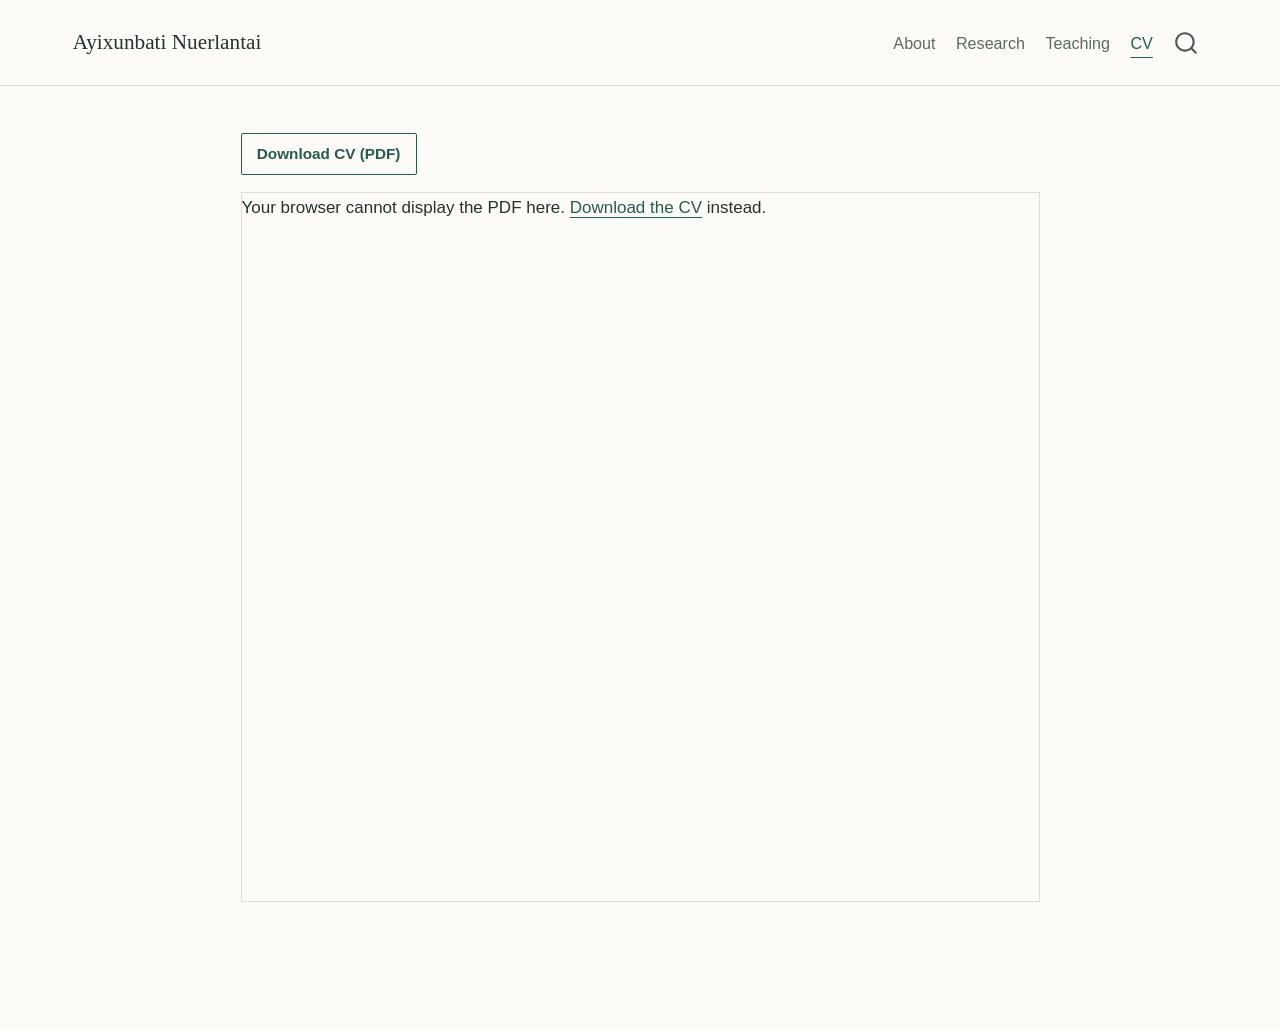
==== commit 10c68e62: "Add files via upload" ====
--- a/docs/cv.html
+++ b/docs/cv.html
@@ -7,7 +7,7 @@
 <meta name="viewport" content="width=device-width, initial-scale=1.0, user-scalable=yes">
 
 
-<title>Curriculum Vitae – Ayixunbati Nuerlantai</title>
+<title>CV – Ayixunbati Nuerlantai</title>
 <style>
 /* Default styles provided by pandoc.
 ** See https://pandoc.org/MANUAL.html#variables-for-html for config info.
@@ -40,7 +40,6 @@
 <script src="site_libs/quarto-html/tabsets/tabsets.js" type="module"></script>
 <script src="site_libs/quarto-html/popper.min.js"></script>
 <script src="site_libs/quarto-html/tippy.umd.min.js"></script>
-<script src="site_libs/quarto-html/anchor.min.js"></script>
 <link href="site_libs/quarto-html/tippy.css" rel="stylesheet">
 <link href="site_libs/quarto-html/quarto-syntax-highlighting-64a204ab8560d761af7679ceaba22944.css" rel="stylesheet" id="quarto-text-highlighting-styles">
 <script src="site_libs/bootstrap/bootstrap.min.js"></script>
@@ -76,11 +75,11 @@
 
 
 <link rel="stylesheet" href="site.css">
-<meta property="og:title" content="Curriculum Vitae – Ayixunbati Nuerlantai">
-<meta property="og:image" content="https://eisennuerlantai.github.io/images/profile-web.jpg">
+<meta property="og:title" content="CV">
+<meta property="og:image" content="https://anuerlantai.com/images/profile-web.jpg">
 <meta property="og:site_name" content="Ayixunbati Nuerlantai">
-<meta name="twitter:title" content="Curriculum Vitae – Ayixunbati Nuerlantai">
-<meta name="twitter:image" content="https://eisennuerlantai.github.io/images/profile-web.jpg">
+<meta name="twitter:title" content="CV">
+<meta name="twitter:image" content="https://anuerlantai.com/images/profile-web.jpg">
 <meta name="twitter:card" content="summary_large_image">
 </head>
 
@@ -130,60 +129,23 @@
 <!-- margin-sidebar -->
     
 <!-- main -->
-<main class="content" id="quarto-document-content">
-
-<header id="title-block-header" class="quarto-title-block default">
-<div class="quarto-title">
-<h1 class="title">Curriculum Vitae</h1>
+<main class="content" id="quarto-document-content"><header id="title-block-header" class="quarto-title-block"></header>
+
+
+
+
+<div class="cv-download">
+<p><a href="files/Nuerlantai_CV.pdf">Download CV (PDF)</a></p>
 </div>
-
-
-
-<div class="quarto-title-meta">
-
-    
-  
-    
-  </div>
-  
-
-
-</header>
-
-
-<div class="paper-links">
-<p><a href="mailto:ayixunbati.nuerlantai@utah.edu?subject=CV%20request">Request my CV by email</a></p>
-</div>
-<section id="at-a-glance" class="level2">
-<h2 class="anchored" data-anchor-id="at-a-glance">At a Glance</h2>
-<div class="cv-summary">
-<p><span class="contact-label">Education</span><br>
-Ph.D.&nbsp;in Economics, University of Utah, expected May 2027</p>
-<p><span class="contact-label">Fields</span><br>
-Political Economy · Macroeconomics · Industrial Organization · Applied Econometrics</p>
-<p><span class="contact-label">Job market paper</span><br>
-<a href="./research.html#job-market-paper">Industrial Structure and the Transmission of Granular Cost Shocks</a>, with Ellis Scharfenaker</p>
-<p><span class="contact-label">Research</span><br>
-One job market paper and four working papers on inflation, industrial structure, and profitability. See <a href="./research.html">Research</a>.</p>
-<p><span class="contact-label">Teaching</span><br>
-Instructor of record for seven courses and teaching assistant for six at the University of Utah, from principles to graduate-level courses. See <a href="./teaching.html">Teaching</a>.</p>
-<p><span class="contact-label">Methods</span><br>
-Firm-level panel data, input-output analysis, Bayesian hierarchical models, time-series econometrics, and statistical-equilibrium (maximum-entropy) models</p>
-</div>
-
-
-</section>
+<object class="cv-embed" data="files/Nuerlantai_CV.pdf" type="application/pdf">
+  <p>Your browser cannot display the PDF here. <a href="files/Nuerlantai_CV.pdf">Download the CV</a> instead.</p>
+</object>
+
+
 
 </main> <!-- /main -->
 <script id="quarto-html-after-body" type="application/javascript">
   window.document.addEventListener("DOMContentLoaded", function (event) {
-    const icon = "";
-    const anchorJS = new window.AnchorJS();
-    anchorJS.options = {
-      placement: 'right',
-      icon: icon
-    };
-    anchorJS.add('.anchored');
     const isCodeAnnotation = (el) => {
       for (const clz of el.classList) {
         if (clz.startsWith('code-annotation-')) {                     
@@ -248,7 +210,7 @@
     }
       var localhostRegex = new RegExp(/^(?:http|https):\/\/localhost\:?[0-9]*\//);
       var mailtoRegex = new RegExp(/^mailto:/);
-        var filterRegex = new RegExp("https:\/\/eisennuerlantai\.github\.io");
+        var filterRegex = new RegExp("https:\/\/anuerlantai\.com");
       var isInternal = (href) => {
           return filterRegex.test(href) || localhostRegex.test(href) || mailtoRegex.test(href);
       }
--- a/docs/site.css
+++ b/docs/site.css
@@ -114,10 +114,11 @@
 }
 
 /* CV page summary. */
-.cv-summary { max-width:760px; }
-.cv-summary p { margin:0 0 1.2rem; line-height:1.6; }
-.cv-summary .contact-label { margin-bottom:.1rem; }
-.cv-page .paper-links p { margin:0 0 2.2rem; }
+/* CV page: download link and embedded PDF. */
+.cv-download p { margin:0 0 1rem; }
+.cv-download a { display:inline-block; font-size:.9rem; font-weight:550; text-decoration:none; border:1px solid var(--accent); border-radius:2px; padding:.4rem .9rem; }
+.cv-download a:hover { background:var(--accent); color:#fff; }
+.cv-embed { display:block; width:100%; height:calc(100vh - 190px); min-height:600px; border:1px solid var(--line); }
 
 /* Compact PDF links immediately following paper titles. */
 .paper h3 .paper-pdf { font-family: -apple-system, BlinkMacSystemFont, "Segoe UI", sans-serif; font-size:.85rem; font-weight:500; white-space:nowrap; margin-left:.35rem; text-decoration:none; }
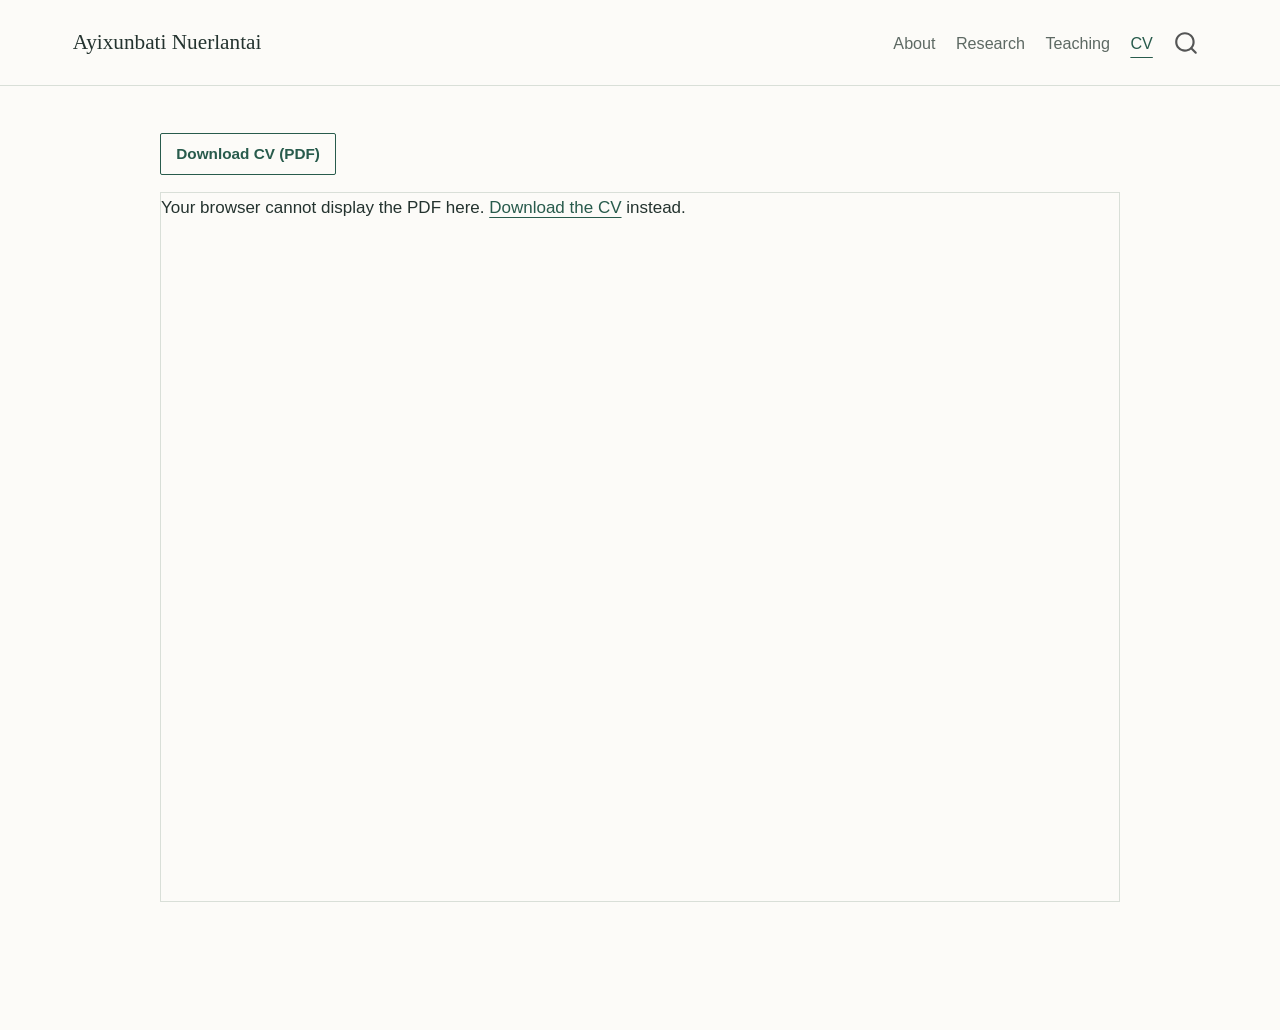
==== commit 5a446812: "Add files via upload" ====
--- a/docs/cv.html
+++ b/docs/cv.html
@@ -134,6 +134,15 @@
 
 
 
+<style>
+  /* CV page styles live here so the page never depends on a cached stylesheet. */
+  .cv-download p { margin: 0 0 1rem; }
+  .cv-download a { display: inline-block; font-size: .9rem; font-weight: 550; text-decoration: none; border: 1px solid #285b4c; border-radius: 2px; padding: .4rem .9rem; color: #285b4c; }
+  .cv-download a:hover { background: #285b4c; color: #fff; }
+  /* Reader width. Change 960px to make the CV wider or narrower. */
+  body.cv-page #quarto-content > main.content { grid-column: screen-start-inset / screen-end-inset; width: 100%; max-width: 960px; min-width: 0; justify-self: center; }
+  .cv-embed { display: block; width: 100%; height: calc(100vh - 190px); min-height: 600px; border: 1px solid #d9dfd8; }
+</style>
 <div class="cv-download">
 <p><a href="files/Nuerlantai_CV.pdf">Download CV (PDF)</a></p>
 </div>
--- a/docs/site.css
+++ b/docs/site.css
@@ -114,11 +114,6 @@
 }
 
 /* CV page summary. */
-/* CV page: download link and embedded PDF. */
-.cv-download p { margin:0 0 1rem; }
-.cv-download a { display:inline-block; font-size:.9rem; font-weight:550; text-decoration:none; border:1px solid var(--accent); border-radius:2px; padding:.4rem .9rem; }
-.cv-download a:hover { background:var(--accent); color:#fff; }
-.cv-embed { display:block; width:100%; height:calc(100vh - 190px); min-height:600px; border:1px solid var(--line); }
 
 /* Compact PDF links immediately following paper titles. */
 .paper h3 .paper-pdf { font-family: -apple-system, BlinkMacSystemFont, "Segoe UI", sans-serif; font-size:.85rem; font-weight:500; white-space:nowrap; margin-left:.35rem; text-decoration:none; }
@@ -167,3 +162,25 @@
 .social-icon:hover, .social-icon:focus-visible { background:#173b30; }
 .social-rg { font-family:Georgia,"Times New Roman",serif; font-size:.85rem; font-weight:600; letter-spacing:-.02em; }
 .social-rg sup { font-size:.62em; top:-.45em; margin-left:.02em; }
+
+
+/* Research page width. Change 920px to make the column wider or narrower. */
+body.research-page { --research-width: 1100px; }
+body.research-page #quarto-content > main.content {
+  grid-column: screen-start-inset / screen-end-inset;
+  width: 100%;
+  max-width: var(--research-width);
+  min-width: 0;
+  justify-self: center;
+}
+
+/* Contact card: label on the left, value on the same line. */
+.contact-card p { display:grid; grid-template-columns:5.2rem 1fr; align-items:baseline; margin:0 0 .9rem; }
+.contact-card .contact-label { margin:0; }
+.contact-card p:has(.social-row) { align-items:center; }
+.contact-card .social-row { display:flex; gap:.6rem; align-items:center; }
+
+/* Contact card: plain, evenly spaced values; links show their underline only on hover. */
+.contact-card .contact-value { line-height:1.45; }
+.contact-card .contact-value a:not(.social-icon) { text-decoration:none; }
+.contact-card .contact-value a:not(.social-icon):hover { text-decoration:underline; }
